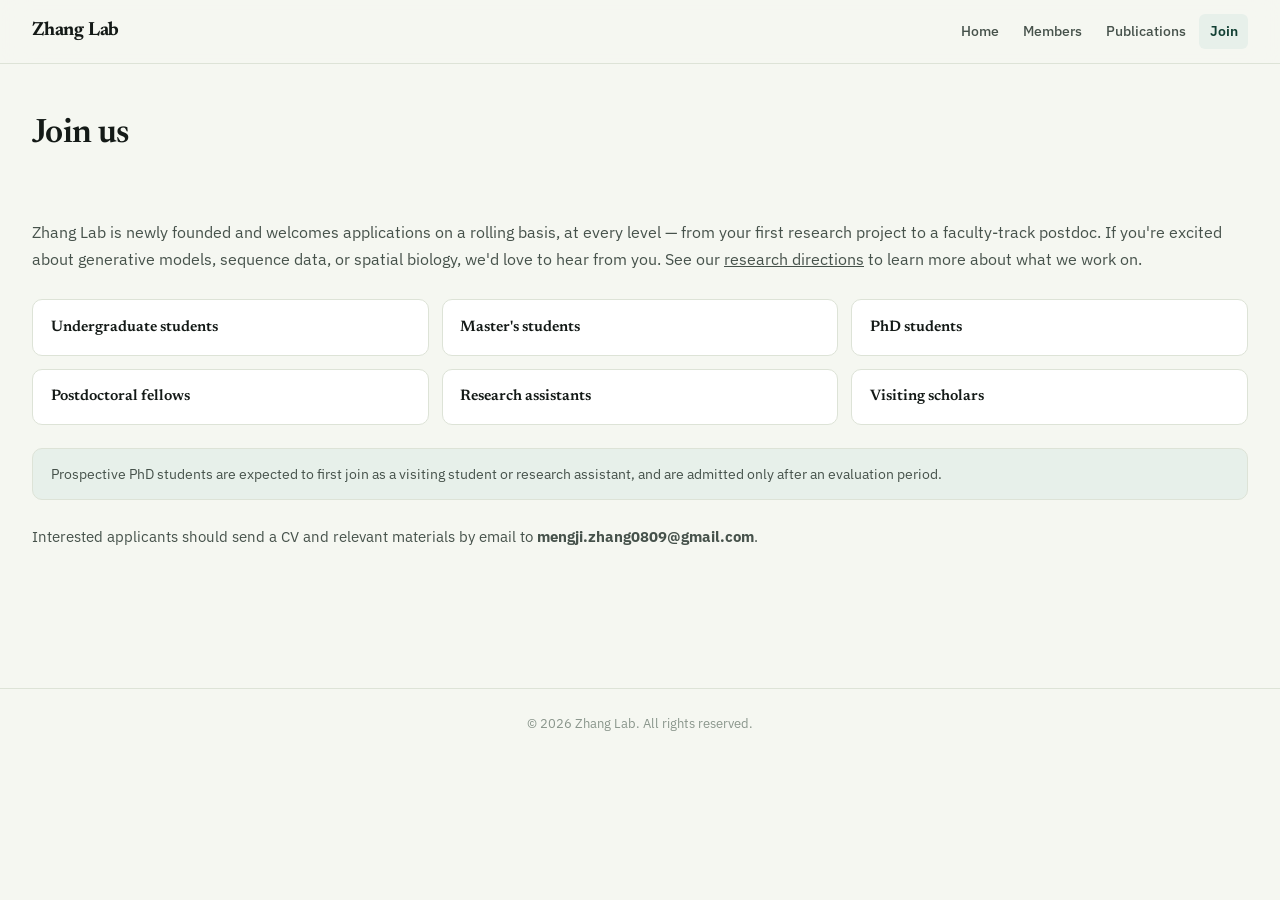
==== join.html @ 00584a53 "Add files via upload" ====
<!DOCTYPE html>
<html lang="en">
<head>
<meta charset="UTF-8">
<meta name="viewport" content="width=device-width, initial-scale=1.0">
<title>Join Us — Zhang Lab</title>
<link rel="preconnect" href="https://fonts.googleapis.com">
<link rel="preconnect" href="https://fonts.gstatic.com" crossorigin>
<link href="https://fonts.googleapis.com/css2?family=Newsreader:ital,opsz,wght@0,6..72,400;0,6..72,500;0,6..72,600;0,6..72,700;1,6..72,400;1,6..72,500&family=IBM+Plex+Sans:wght@400;500;600&display=swap" rel="stylesheet">
<link rel="stylesheet" href="https://cdnjs.cloudflare.com/ajax/libs/font-awesome/6.5.1/css/all.min.css">
<link rel="stylesheet" href="styles.css">
</head>
<body>

<nav>
  <div class="nav-inner">
    <a class="nav-name" href="index.html">Zhang Lab</a>
    <button class="hamburger" aria-label="Toggle menu"><i class="fas fa-bars"></i></button>
    <div class="nav-right">
      <div class="nav-links">
        <a href="index.html">Home</a>
        <a href="members.html">Members</a>
        <a href="publications.html">Publications</a>
        <a href="join.html" class="active">Join</a>
      </div>
    </div>
  </div>
</nav>

<main>
  <div class="page-header">
    <h1>Join us</h1>
  </div>

  <section class="section">
    <p class="join-lede">
      Zhang Lab is newly founded and welcomes applications on a rolling basis, at every level — from your first research project to a faculty-track postdoc. If you're excited about generative models, sequence data, or spatial biology, we'd love to hear from you. See our <a href="index.html#research">research directions</a> to learn more about what we work on.
      
    </p>

    <div class="position-list">
      <div class="position-item">
        <div class="role">Undergraduate students</div>
        <!-- <div class="note">Rolling admissions</div> -->
      </div>
      <div class="position-item">
        <div class="role">Master's students</div>
        <!-- <div class="note">Rolling admissions</div> -->
      </div>
      <div class="position-item">
        <div class="role">PhD students</div>
        <!-- <div class="note">Rolling admissions</div> -->
      </div>
      <div class="position-item">
        <div class="role">Postdoctoral fellows</div>
        <!-- <div class="note">Rolling admissions</div> -->
      </div>
      <div class="position-item">
        <div class="role">Research assistants</div>
        <!-- <div class="note">Rolling admissions</div> -->
      </div>
      <div class="position-item">
        <div class="role">Visiting scholars</div>
        <!-- <div class="note">Rolling admissions</div> -->
      </div>
    </div>

    <div class="info-box">
      Prospective PhD students are expected to first join as a visiting student or research assistant, and are admitted only after an evaluation period.
      
    </div>

    <p class="join-lede" style="font-size:0.92rem;">
      Interested applicants should send a CV and relevant materials by email to <strong>mengji.zhang0809@gmail.com</strong>.
      
    </p>
  </section>
</main>

<footer>
  <p>© 2026 Zhang Lab. All rights reserved.</p>
</footer>

<script src="main.js"></script>
</body>
</html>
---- styles.css ----
:root{
  --ink:#141a17; --ink-soft:#46524b; --ink-muted:#8a968c;
  --paper:#f5f7f1; --card:#ffffff;
  --line:#dde3d7; --line-soft:#e9ede3;
  --teal:#1f6f5c; --teal-deep:#123f33;
  --amber:#b8722f; --amber-deep:#8a541e;
  --ink-blue:#2c4a63; --sage:#7c8f74;
  --highlight:#e7f0ea;
  --serif:'Newsreader',Georgia,serif;
  --sans:'IBM Plex Sans',-apple-system,sans-serif;
  --max-w:1320px; --nav-h:64px;
}
*{margin:0;padding:0;box-sizing:border-box;}
html{scroll-behavior:smooth;scroll-padding-top:calc(var(--nav-h) + 18px);}
body{font-family:var(--sans);color:var(--ink);background:var(--paper);line-height:1.7;font-size:15.5px;-webkit-font-smoothing:antialiased;}
a{color:inherit;}
:focus-visible{outline:2px solid var(--teal);outline-offset:2px;}

nav{position:sticky;top:0;z-index:100;background:rgba(245,247,241,0.9);backdrop-filter:blur(14px);-webkit-backdrop-filter:blur(14px);border-bottom:1px solid var(--line);height:var(--nav-h);}
.nav-inner{max-width:var(--max-w);margin:0 auto;padding:0 2rem;height:100%;display:flex;align-items:center;justify-content:space-between;gap:1rem;}
.nav-name{font-family:var(--serif);font-weight:700;font-size:1.2rem;color:var(--ink);text-decoration:none;letter-spacing:-0.01em;}
.nav-right{display:flex;align-items:center;gap:1.4rem;}
.nav-links{display:flex;gap:0.2rem;}
.nav-links a{font-size:0.85rem;font-weight:500;color:var(--ink-soft);text-decoration:none;padding:0.4rem 0.65rem;border-radius:6px;transition:all .2s;}
.nav-links a:hover{color:var(--teal-deep);background:var(--highlight);}
.nav-links a.active{color:var(--teal-deep);background:var(--highlight);font-weight:600;}
.hamburger{display:none;background:none;border:none;font-size:1.25rem;cursor:pointer;color:var(--ink);min-width:32px;min-height:32px;}

main{max-width:var(--max-w);margin:0 auto;padding:0 2rem 4rem;}

.page-header{padding:2.6rem 0 0.6rem;}
.page-header h1{font-family:var(--serif);font-size:2.1rem;font-weight:600;letter-spacing:-0.02em;margin-bottom:0.6rem;}
.page-header p{color:var(--ink-soft);font-size:0.96rem;}

.hero{display:flex;flex-direction:column;gap:1.8rem;padding:3.5rem 0 2.5rem;}
.hero h1{font-family:var(--serif);font-size:2.5rem;font-weight:600;letter-spacing:-0.02em;line-height:1.22;margin-bottom:1rem;max-width:34ch;}
.hero-lede{color:var(--ink-soft);font-size:1.02rem;line-height:1.75;margin-bottom:1.1rem;}
.hero-note{font-size:0.9rem;color:var(--ink-muted);margin-bottom:1.4rem;}
.hero-note a{color:var(--teal-deep);font-weight:500;text-decoration:underline;text-decoration-color:var(--sage);text-underline-offset:2px;}
.hero-actions{display:flex;gap:0.7rem;flex-wrap:wrap;}
.btn{display:inline-flex;align-items:center;gap:0.45rem;font-family:var(--sans);font-size:0.88rem;font-weight:600;padding:0.65rem 1.15rem;border-radius:8px;text-decoration:none;border:1px solid transparent;transition:transform .15s, box-shadow .15s;}
.btn-primary{background:var(--teal-deep);color:#fff;}
.btn-primary:hover{transform:translateY(-1px);box-shadow:0 6px 16px rgba(18,63,51,0.22);}
.btn-ghost{border-color:var(--line);color:var(--ink);}
.btn-ghost:hover{border-color:var(--teal);color:var(--teal-deep);}
.hero-figure{width:100%;}
.hero-figure img{width:100%;height:auto;display:block;border-radius:12px;border:1px solid var(--line);background:var(--card);}

.section{padding:2.3rem 0 0;}
.section-head{margin-bottom:1.3rem;}
.section-title{font-family:var(--serif);font-size:1.5rem;font-weight:600;letter-spacing:-0.01em;margin-bottom:0.3rem;}
.section-sub{font-size:0.9rem;color:var(--ink-muted);max-width:60ch;}

.news-list{display:flex;flex-direction:column;}
.news-item{display:flex;gap:1.1rem;align-items:baseline;padding:0.7rem 0;border-bottom:1px solid var(--line-soft);}
.news-item:last-child{border-bottom:none;}
.news-date{font-size:0.8rem;color:var(--ink-muted);white-space:nowrap;min-width:64px;}
.news-text{font-size:0.94rem;color:var(--ink-soft);}
.news-pin{display:inline-block;font-size:0.65rem;font-weight:700;padding:0.1rem 0.4rem;border-radius:4px;margin-right:0.4rem;color:var(--amber-deep);background:#f7ecdd;vertical-align:middle;}

.research-grid{display:grid;grid-template-columns:1fr 1fr 1fr;gap:1rem;}
.research-lede{font-size:0.92rem;color:var(--ink-soft);line-height:1.75;margin-bottom:1.3rem;}
.research-note{font-size:0.85rem;color:var(--ink-muted);line-height:1.65;margin-top:1.1rem;}
.research-card{background:var(--card);border:1px solid var(--line);border-radius:10px;padding:1.2rem 1.4rem;}
.research-tag{display:inline-block;font-size:0.7rem;font-weight:600;padding:0.15rem 0.5rem;border-radius:4px;margin-bottom:0.55rem;}
.tag-omics{color:var(--teal-deep);background:#e4f1ec;}
.tag-dna{color:var(--ink-blue);background:#e6ecf1;}
.tag-mol{color:var(--amber-deep);background:#f7ecdd;}
.tag-neuro{color:var(--sage);background:var(--highlight);}
.research-card h3{font-family:var(--serif);font-size:1.05rem;font-weight:600;margin-bottom:0.5rem;}
.research-card p{font-size:0.88rem;color:var(--ink-soft);line-height:1.65;}

.people-intro{font-size:0.92rem;color:var(--ink-muted);margin-bottom:1.2rem;}
.people-grid{display:grid;grid-template-columns:repeat(4,1fr);gap:1rem;}
.person-card{background:var(--card);border:1px solid var(--line);border-radius:10px;overflow:hidden;text-align:center;padding-bottom:1.1rem;}
.person-photo{width:100%;aspect-ratio:1/1;margin:0 0 0.9rem;border-radius:0;background:var(--line-soft);}
.person-photo img{width:100%;height:100%;object-fit:cover;display:block;}
.person-name{font-family:var(--serif);font-weight:600;font-size:1rem;padding:0 1.1rem;}
.person-role{font-size:0.78rem;color:var(--teal-deep);font-weight:600;margin:0.15rem 0 0.5rem;padding:0 1.1rem;}
.person-bio{font-size:0.82rem;color:var(--ink-muted);line-height:1.55;margin-bottom:0.7rem;padding:0 1.1rem;}
.person-links{display:flex;gap:0.5rem;justify-content:center;padding:0 1.1rem;}
.person-links a{font-size:0.85rem;color:var(--ink-muted);}
.person-links a:hover{color:var(--teal-deep);}
.person-card.alumnus{opacity:0.9;}
.person-card.alumnus .person-photo{filter:grayscale(0.35);}
.person-now{font-size:0.78rem;color:var(--ink-muted);margin-bottom:0.6rem;}
.person-now b{color:var(--ink-soft);font-weight:600;}
.empty-state{border:1.5px dashed var(--line);border-radius:10px;padding:1.6rem;text-align:center;color:var(--ink-muted);font-size:0.9rem;}

.join-lede{font-size:0.98rem;color:var(--ink-soft);line-height:1.75;margin-bottom:1.6rem;}
.position-list{display:grid;grid-template-columns:repeat(3,1fr);gap:0.8rem;margin-bottom:1.4rem;}
.position-item{background:var(--card);border:1px solid var(--line);border-radius:10px;padding:0.9rem 1.1rem;}
.position-item .role{font-family:var(--serif);font-weight:600;font-size:0.95rem;}
.position-item .note{font-size:0.78rem;color:var(--ink-muted);margin-top:0.15rem;}
.info-box{background:var(--highlight);border:1px solid var(--line);border-radius:10px;padding:0.9rem 1.1rem;font-size:0.86rem;color:var(--ink-soft);line-height:1.6;margin-bottom:1.5rem;}
.join-actions{margin-top:0.3rem;}

.pub-intro{font-size:0.88rem;color:var(--ink-muted);margin-bottom:1.1rem;}
.pub-list{display:flex;flex-direction:column;gap:1rem;}
.pub-item{display:flex;gap:1.1rem;align-items:flex-start;}
.pub-thumb{width:76px;height:76px;flex-shrink:0;border-radius:8px;overflow:hidden;background:var(--line-soft);border:1px solid var(--line);}
.pub-thumb img{width:100%;height:100%;object-fit:contain;display:block;}
.pub-title{font-weight:600;font-size:0.95rem;color:var(--ink);}
.pub-title a{color:inherit;text-decoration:none;}
.pub-title a:hover{color:var(--teal-deep);}
.pub-meta{font-size:0.82rem;color:var(--ink-muted);margin-top:0.2rem;}
.pub-badge{display:inline-block;font-size:0.66rem;font-weight:700;padding:0.08rem 0.4rem;border-radius:3px;margin-left:0.3rem;color:var(--amber-deep);background:#f7ecdd;vertical-align:middle;}

.tool-card{background:var(--ink);color:#dfe6e2;border-radius:12px;padding:1.4rem 1.7rem;}
.tool-card h3{font-family:var(--serif);font-size:1.05rem;color:#9fd6c2;margin-bottom:0.4rem;}
.tool-card p{font-size:0.88rem;line-height:1.65;color:#c3ccc7;margin-bottom:0.9rem;}
.tool-card code{display:inline-block;background:rgba(255,255,255,0.08);padding:0.28rem 0.75rem;border-radius:6px;font-size:0.82rem;color:#9fd6c2;border:1px solid rgba(255,255,255,0.1);}
.tool-links{display:flex;gap:0.9rem;margin-top:0.7rem;}
.tool-links a{font-size:0.8rem;color:#9fd6c2;text-decoration:none;}
.tool-links a:hover{opacity:0.75;}

footer{border-top:1px solid var(--line);max-width:var(--max-w);margin:3rem auto 0;padding:1.5rem 2rem;text-align:center;font-size:0.8rem;color:var(--ink-muted);}

.site-footer{text-align:left;padding:2rem 2rem 1.5rem;}
.footer-inner{display:grid;grid-template-columns:1fr 1fr;gap:2rem;padding-bottom:1.6rem;}
.footer-col h3{font-family:var(--serif);color:var(--ink);font-size:1.05rem;font-weight:600;margin-bottom:0.7rem;}
.footer-links{list-style:none;display:flex;flex-direction:column;gap:0.5rem;}
.footer-links a{color:var(--teal-deep);text-decoration:underline;text-decoration-color:var(--sage);text-underline-offset:2px;font-size:0.88rem;}
.footer-links a:hover{color:var(--teal);}
.footer-info-item{display:flex;gap:0.7rem;margin-bottom:0.8rem;font-size:0.88rem;line-height:1.55;color:var(--ink-soft);}
.footer-info-item i{color:var(--teal-deep);font-size:0.95rem;margin-top:0.2rem;width:14px;}
.footer-info-label{display:block;color:var(--ink);font-weight:600;font-size:0.85rem;margin-bottom:0.1rem;}
.footer-bottom{border-top:1px solid var(--line);padding-top:1.1rem;font-size:0.8rem;color:var(--ink-muted);}
.footer-bottom p{margin-bottom:0.25rem;}
.footer-bottom p:last-child{margin-bottom:0;}

@media (max-width:760px){
  .hero{padding-top:2.2rem;}
  .hero h1{font-size:2rem;max-width:none;}
  .research-grid{grid-template-columns:1fr;}
  .people-grid{grid-template-columns:1fr 1fr;}
  .position-list{grid-template-columns:1fr 1fr;}
  .footer-inner{grid-template-columns:1fr;gap:1.8rem;}
  .nav-links{display:none;}
  .nav-links.open{display:flex;flex-direction:column;position:absolute;top:var(--nav-h);left:0;right:0;background:rgba(245,247,241,0.98);border-bottom:1px solid var(--line);padding:0.5rem 1rem;}
  .nav-links.open a{padding:0.7rem 1rem;}
  .hamburger{display:block;}
  main{padding:0 1.25rem 3rem;}
  .site-footer{padding:1.6rem 1.25rem 1.2rem;}
}
@media (max-width:480px){
  .people-grid{grid-template-columns:1fr;}
  .position-list{grid-template-columns:1fr;}
}
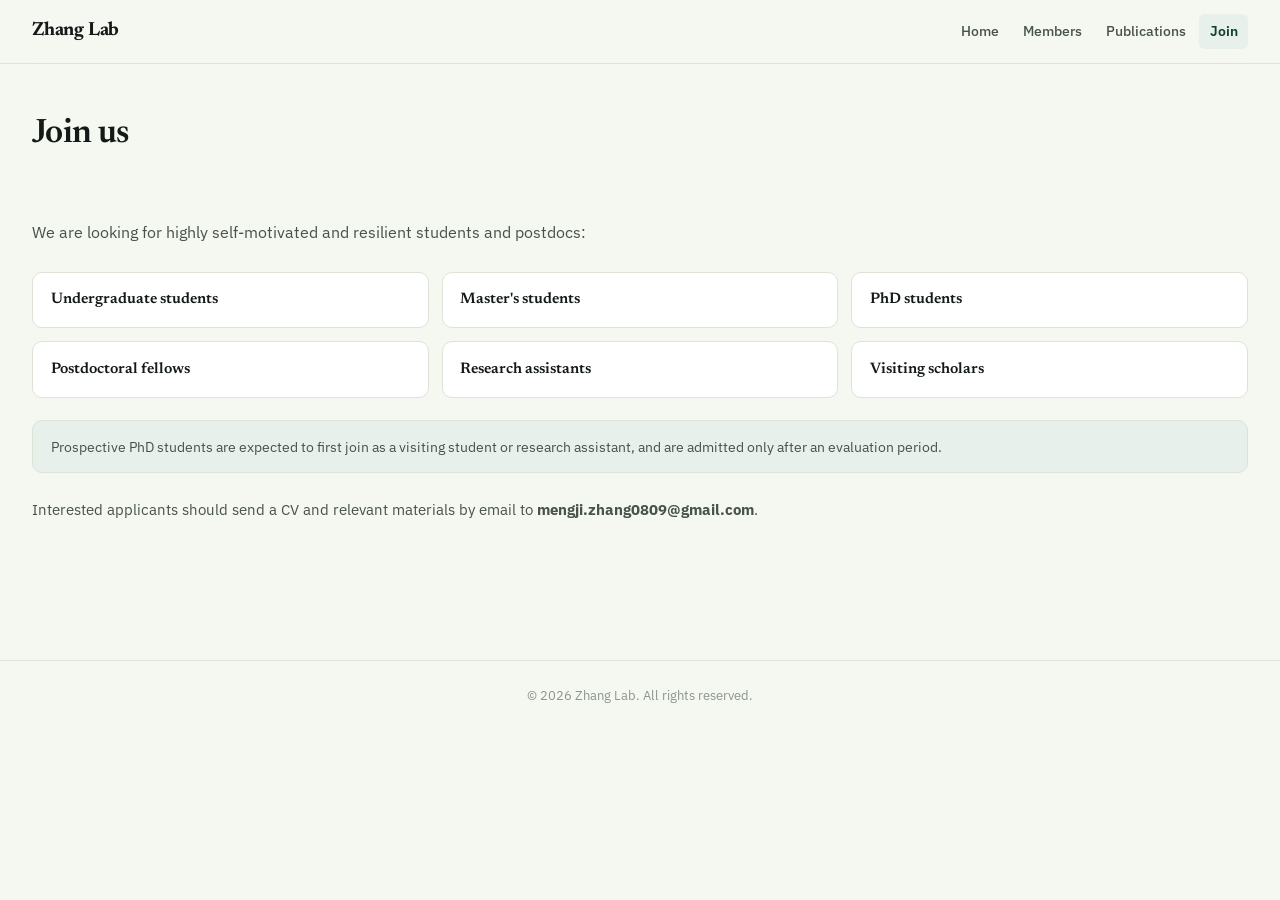
==== commit 8356501f: "Revise join section to highlight student and postdoc opportunities Updated the join section to focus" ====
--- a/join.html
+++ b/join.html
@@ -34,8 +34,7 @@
 
   <section class="section">
     <p class="join-lede">
-      Zhang Lab is newly founded and welcomes applications on a rolling basis, at every level — from your first research project to a faculty-track postdoc. If you're excited about generative models, sequence data, or spatial biology, we'd love to hear from you. See our <a href="index.html#research">research directions</a> to learn more about what we work on.
-      
+     We are looking for highly self-motivated and resilient students and postdocs:
     </p>
 
     <div class="position-list">
@@ -83,4 +82,4 @@
 
 <script src="main.js"></script>
 </body>
-</html>+</html>
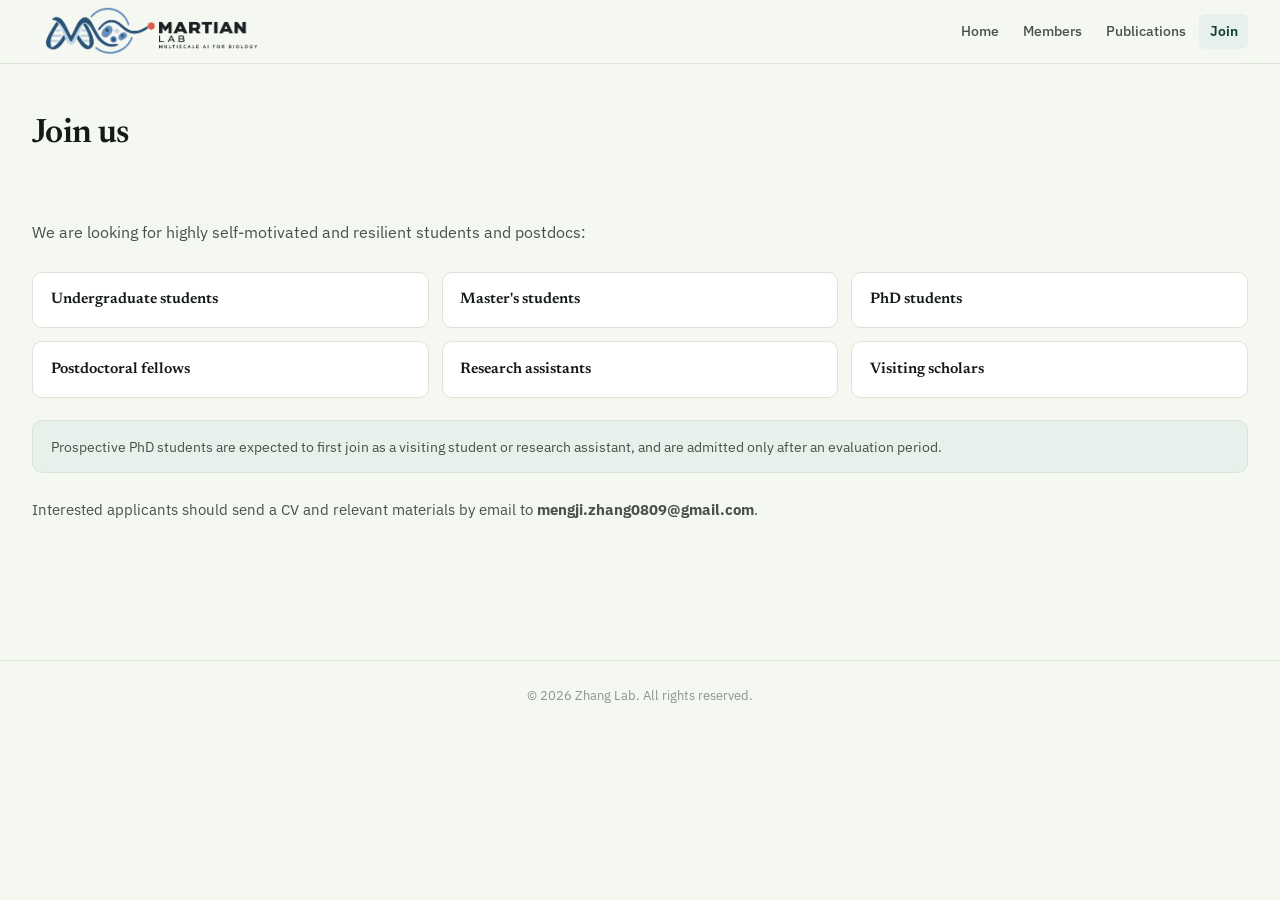
==== commit d5bd721a: "Replace nav link text with logo image" ====
--- a/join.html
+++ b/join.html
@@ -14,7 +14,7 @@
 
 <nav>
   <div class="nav-inner">
-    <a class="nav-name" href="index.html">Zhang Lab</a>
+    <a class="nav-name" href="index.html"><img src="assets/logo.png" alt="Zhang Lab" style="height: 80px; display: block;"></a>
     <button class="hamburger" aria-label="Toggle menu"><i class="fas fa-bars"></i></button>
     <div class="nav-right">
       <div class="nav-links">
--- a/styles.css
+++ b/styles.css
@@ -77,6 +77,7 @@
 .person-photo img{width:100%;height:100%;object-fit:cover;display:block;}
 .person-name{font-family:var(--serif);font-weight:600;font-size:1rem;padding:0 1.1rem;}
 .person-role{font-size:0.78rem;color:var(--teal-deep);font-weight:600;margin:0.15rem 0 0.5rem;padding:0 1.1rem;}
+.person-school {font-size: 0.9em;color: #666;margin-top: 2px;}
 .person-bio{font-size:0.82rem;color:var(--ink-muted);line-height:1.55;margin-bottom:0.7rem;padding:0 1.1rem;}
 .person-links{display:flex;gap:0.5rem;justify-content:center;padding:0 1.1rem;}
 .person-links a{font-size:0.85rem;color:var(--ink-muted);}
@@ -146,4 +147,4 @@
 @media (max-width:480px){
   .people-grid{grid-template-columns:1fr;}
   .position-list{grid-template-columns:1fr;}
-}+}
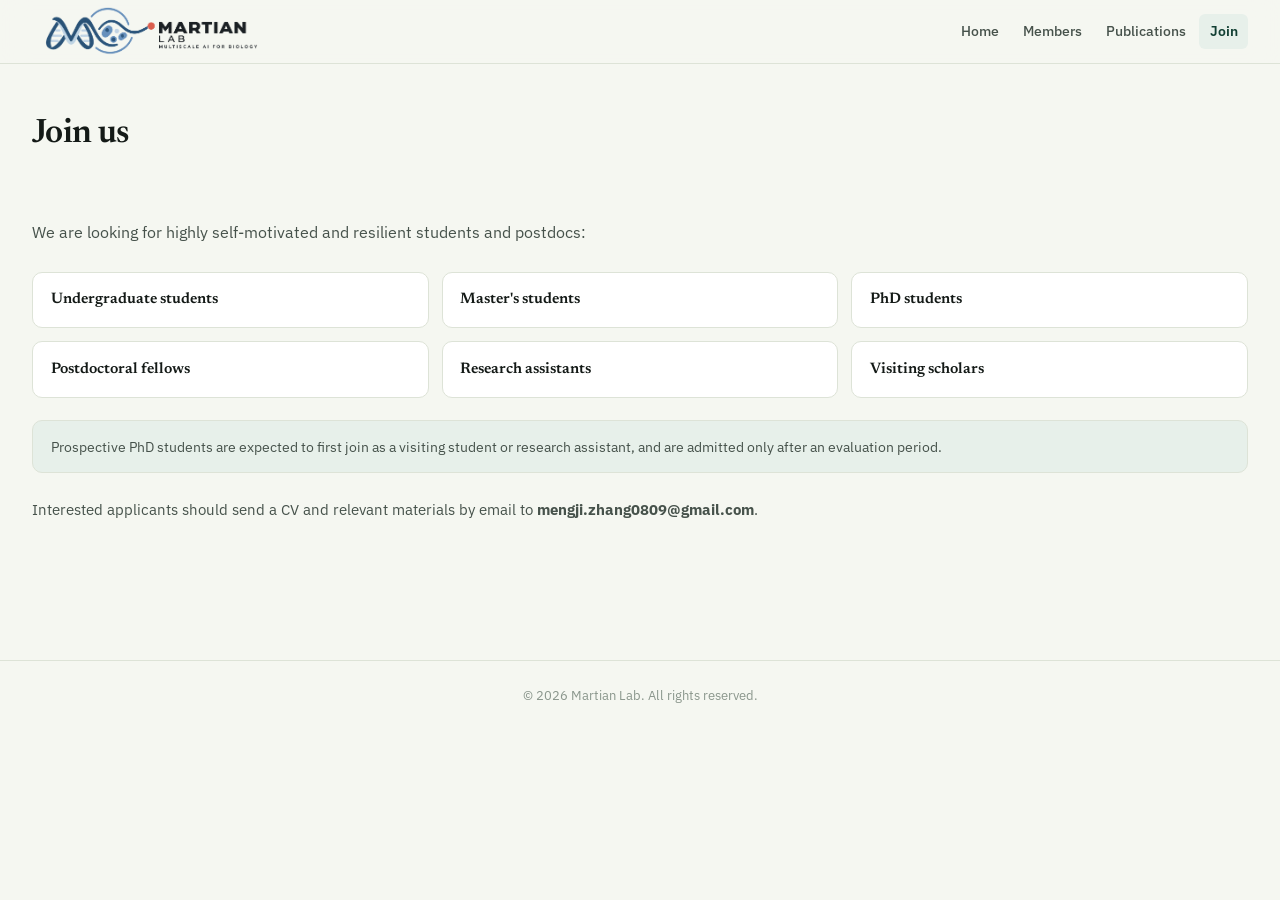
==== commit a0fa84d2: "Update footer copyright from Zhang Lab to Martian Lab" ====
--- a/join.html
+++ b/join.html
@@ -77,7 +77,7 @@
 </main>
 
 <footer>
-  <p>© 2026 Zhang Lab. All rights reserved.</p>
+  <p>© 2026 Martian Lab. All rights reserved.</p>
 </footer>
 
 <script src="main.js"></script>
